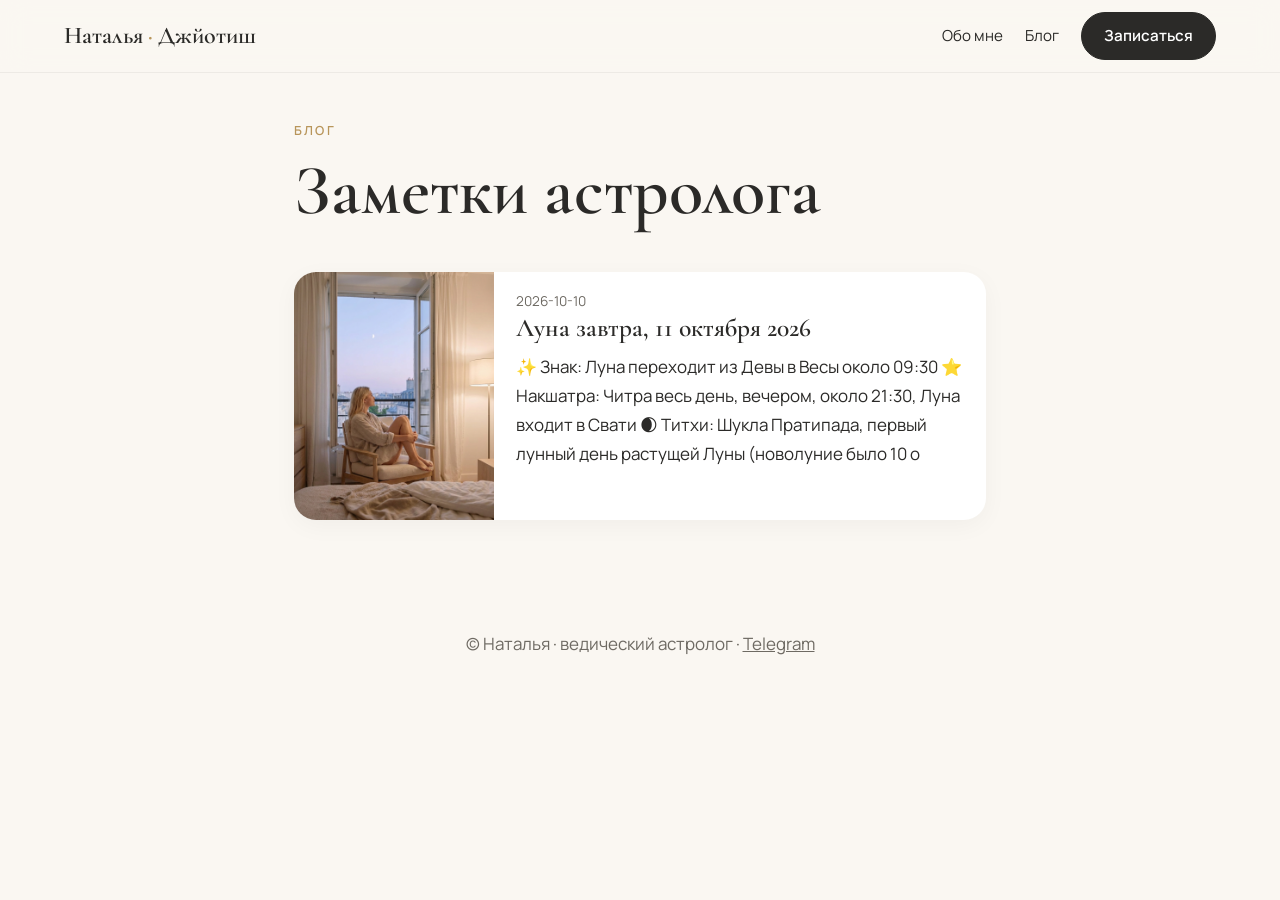
==== blog/index.html @ d984d0ce "blog: Луна завтра, 11 октября 2026" ====
<!doctype html><html lang="ru"><head><meta charset="utf-8"><meta name="viewport" content="width=device-width,initial-scale=1">
<title>Блог — Наталья, ведический астролог</title><meta name="description" content="Лунный календарь, накшатры и советы ведической астрологии от Натальи."><link rel="canonical" href="https://andreyastrolog-gif.github.io/natalia-astro/blog/">
<meta property="og:type" content="website"><meta property="og:title" content="Блог — Наталья, ведический астролог"><meta property="og:description" content="Лунный календарь, накшатры и советы ведической астрологии от Натальи."><meta property="og:url" content="https://andreyastrolog-gif.github.io/natalia-astro/blog/"><meta property="og:image" content="https://andreyastrolog-gif.github.io/natalia-astro/img/og.jpg"><meta name="twitter:card" content="summary_large_image">
<link rel="icon" href="../favicon.svg" type="image/svg+xml"><link rel="icon" href="../favicon-32.png" sizes="32x32"><link rel="apple-touch-icon" href="../apple-touch-icon.png"><link rel="manifest" href="../site.webmanifest"><meta name="theme-color" content="#faf7f2">
<link href="https://fonts.googleapis.com/css2?family=Cormorant+Garamond:wght@500;600&family=Manrope:wght@400;500;600&display=swap" rel="stylesheet"><link rel="stylesheet" href="../css/style.css">
<style>.bw{max-width:820px;margin:0 auto;padding:120px 5vw 80px}.bl{display:grid;gap:28px}.bc{display:grid;grid-template-columns:200px 1fr;gap:22px;background:#fff;border-radius:var(--r);overflow:hidden;text-decoration:none;box-shadow:0 6px 24px #0000000a}.bc img{height:100%;object-fit:cover}.bc div{padding:18px 18px 18px 0}.bm{color:var(--mute);font-size:.85rem}.bp img{border-radius:var(--r);margin:24px 0}.bp .tx{white-space:pre-line}.bp .tx a{color:var(--gold)}@media(max-width:600px){.bc{grid-template-columns:1fr}.bc div{padding:0 18px 18px}}</style></head><body>
<header class="hdr scrolled"><a class="logo" href="../">Наталья<span>·</span>Джйотиш</a><nav class="nav" style="display:flex;gap:22px;align-items:center"><a href="../#about">Обо мне</a><a href="../blog/">Блог</a><a class="btn btn-sm" href="https://t.me/astroyogaN" target="_blank" rel="noopener">Записаться</a></nav></header><main class="bw"><p class="eyebrow">Блог</p><h1>Заметки астролога</h1><div class="bl" style="margin-top:40px"><a class="bc" href="luna-11-oktyabrya-2026/"><img src="img/luna-11-oktyabrya-2026.png" alt="Луна завтра, 11 октября 2026" loading="lazy"><div><p class="bm">2026-10-10</p><h3>Луна завтра, 11 октября 2026</h3><p>✨ Знак: Луна переходит из Девы в Весы около 09:30 ⭐ Накшатра: Читра весь день, вечером, около 21:30, Луна входит в Свати 🌒 Титхи: Шукла Пратипада, первый лунный день растущей Луны (новолуние было 10 о</p></div></a></div></main><footer style="text-align:center;padding:30px;color:var(--mute)">© Наталья · ведический астролог · <a href="https://t.me/astroyogaN">Telegram</a></footer></body></html>
---- css/style.css ----
:root{--bg:#faf7f2;--alt:#f3ede4;--ink:#2b2a28;--mute:#6e6a63;--gold:#b8955a;--gold2:#d9c29a;--r:22px}
*{box-sizing:border-box;margin:0;padding:0}
html{scroll-behavior:smooth;scroll-padding-top:80px}
body{font:400 17px/1.7 Manrope,system-ui,sans-serif;color:var(--ink);background:var(--bg);-webkit-font-smoothing:antialiased}
img{max-width:100%;height:auto;display:block}
a{color:inherit}
h1,h2,h3{font-family:"Cormorant Garamond",serif;font-weight:600;line-height:1.15}
h1{font-size:clamp(2.4rem,5.5vw,4.4rem)}h1 em{color:var(--gold);font-style:italic}
h2{font-size:clamp(2rem,4vw,3rem);margin-bottom:.6em}h3{font-size:1.6rem;margin-bottom:.4em}
.eyebrow{text-transform:uppercase;letter-spacing:.18em;font-size:.78rem;color:var(--gold);font-weight:600;margin-bottom:.8em}
.hdr{position:fixed;inset:0 0 auto;z-index:50;display:flex;align-items:center;justify-content:space-between;padding:18px 5vw;transition:.35s}
.hdr.scrolled,.hdr.open{background:rgba(250,247,242,.88);backdrop-filter:blur(14px);box-shadow:0 1px 0 #0000000d;padding:12px 5vw}
.logo{font-family:"Cormorant Garamond",serif;font-size:1.5rem;font-weight:600;text-decoration:none}.logo span{color:var(--gold);margin:0 .2em}
.nav{display:flex;gap:28px;align-items:center}.nav a{text-decoration:none;font-size:.95rem;position:relative}
.nav a:not(.btn)::after{content:"";position:absolute;left:0;bottom:-4px;height:1px;width:0;background:var(--gold);transition:.3s}.nav a:hover::after{width:100%}
.burger{display:none;background:none;border:0;width:32px;height:24px;position:relative;cursor:pointer}
.burger span{position:absolute;left:0;right:0;height:2px;background:var(--ink);transition:.3s}.burger span:first-child{top:6px}.burger span:last-child{top:16px}
.open .burger span:first-child{top:11px;transform:rotate(45deg)}.open .burger span:last-child{top:11px;transform:rotate(-45deg)}
.btn{display:inline-block;padding:15px 30px;border-radius:999px;background:var(--ink);color:#fff;text-decoration:none;font-weight:600;transition:.3s;border:1px solid var(--ink)}
.btn:hover{background:var(--gold);border-color:var(--gold);transform:translateY(-2px);box-shadow:0 10px 25px #b8955a40}
.btn-ghost{background:transparent;color:var(--ink)}.btn-sm{padding:10px 22px;color:#fff!important}
.hero{position:relative;min-height:100vh;display:flex;align-items:center;padding:120px 5vw 80px;overflow:hidden}
.hero-bg{position:absolute;inset:-10% 0 0;z-index:-1}.hero-bg img{width:100%;height:110%;object-fit:cover;object-position:70% 30%}
.hero::before{content:"";position:absolute;inset:0;z-index:-1;background:linear-gradient(90deg,var(--bg) 25%,#faf7f2cc 45%,#faf7f200 70%)}
.hero-in{max-width:620px}.lead{font-size:1.15rem;color:var(--mute);margin:1.2em 0 2em}.cta{display:flex;gap:14px;flex-wrap:wrap}
.sec{padding:110px 5vw;max-width:1240px;margin:auto}.alt{max-width:none;background:var(--alt)}.alt>*{max-width:1140px;margin-left:auto;margin-right:auto}
.head{text-align:center;max-width:720px;margin:0 auto 60px}.sub{color:var(--mute)}
.about{display:grid;grid-template-columns:1fr 1.2fr;gap:70px;align-items:center}.about p{margin-bottom:1em;color:#45423d}
.about-photo{position:relative}.about-photo img{border-radius:var(--r);aspect-ratio:4/5;object-fit:cover;width:100%}
.about-photo::after{content:"";position:absolute;inset:24px -24px -24px 24px;border:1px solid var(--gold2);border-radius:var(--r);z-index:-1}
.facts{display:flex;gap:16px;list-style:none;margin-top:1.6em;flex-wrap:wrap}.facts li{flex:1;min-width:120px;background:#fff;border-radius:16px;padding:18px;text-align:center}
.facts b{display:block;font-family:"Cormorant Garamond",serif;font-size:1.8rem;color:var(--gold)}.facts span{font-size:.85rem;color:var(--mute)}
.topic{display:grid;grid-template-columns:1.1fr 1fr;gap:60px;align-items:center;margin-bottom:90px}
.topic img{border-radius:var(--r);aspect-ratio:3/2;object-fit:cover;width:100%;transition:transform .8s}.topic:hover img{transform:scale(1.02)}
.topic.rev img{order:2}.topic p{color:#45423d}.link{color:var(--gold);font-weight:600;text-decoration:none;display:inline-block;margin-top:1em}
.grid12{list-style:none;display:grid;grid-template-columns:repeat(4,1fr);gap:20px}
.grid12 li{background:#fff;border-radius:18px;padding:26px;transition:.35s}.grid12 li:hover{transform:translateY(-6px);box-shadow:0 18px 40px #0000000f}
.grid12 b{color:var(--gold);font-size:.8rem;letter-spacing:.12em;text-transform:uppercase}.grid12 h3{font-size:1.35rem;margin:.3em 0}.grid12 p{font-size:.93rem;color:var(--mute)}
.steps{list-style:none;display:grid;grid-template-columns:repeat(4,1fr);gap:28px;counter-reset:s}
.steps li{border-top:1px solid var(--gold2);padding-top:22px}.steps span{font-family:"Cormorant Garamond",serif;font-size:2.6rem;color:var(--gold2)}.steps p{color:var(--mute)}
.faq{max-width:800px;margin:auto}.faq details{background:#fff;border-radius:16px;margin-bottom:12px;padding:20px 26px}
.faq summary{cursor:pointer;font-weight:600;list-style:none;display:flex;justify-content:space-between}.faq summary::after{content:"+";color:var(--gold);font-size:1.4rem;transition:.3s}
.faq details[open] summary::after{transform:rotate(45deg)}.faq details p{margin-top:.8em;color:var(--mute)}
.final{text-align:center}.final p{color:var(--mute);margin-bottom:1.6em}
.ftr{display:flex;justify-content:space-between;flex-wrap:wrap;gap:10px;padding:30px 5vw;border-top:1px solid #0000000f;font-size:.9rem;color:var(--mute)}
.reveal{opacity:0;transform:translateY(40px);transition:opacity 1s cubic-bezier(.2,.7,.2,1),transform 1s cubic-bezier(.2,.7,.2,1)}.reveal.in{opacity:1;transform:none}
.grid12 .reveal:nth-child(4n+2),.steps .reveal:nth-child(2){transition-delay:.1s}.grid12 .reveal:nth-child(4n+3),.steps .reveal:nth-child(3){transition-delay:.2s}.grid12 .reveal:nth-child(4n),.steps .reveal:nth-child(4){transition-delay:.3s}
@media (prefers-reduced-motion:reduce){html{scroll-behavior:auto}.reveal{opacity:1;transform:none;transition:none}}
@media (max-width:980px){.grid12{grid-template-columns:repeat(2,1fr)}.steps{grid-template-columns:repeat(2,1fr)}.about,.topic{grid-template-columns:1fr;gap:36px}.topic.rev img{order:0}}
@media (max-width:760px){.burger{display:block}.nav{position:fixed;top:60px;left:0;right:0;flex-direction:column;background:var(--bg);padding:24px;gap:18px;transform:translateY(-130%);transition:.4s;box-shadow:0 20px 30px #0000000d}
.open .nav{transform:none}.hero{align-items:flex-end;min-height:92vh}.hero::before{background:linear-gradient(0deg,var(--bg) 40%,#faf7f2aa 65%,#faf7f200 90%)}.hero-bg img{object-position:72% 20%}
.sec{padding:80px 6vw}.grid12,.steps{grid-template-columns:1fr}.about-photo::after{inset:14px -10px -14px 14px}}
.hero{isolation:isolate}.hero-bg{z-index:-2}
.hero::before{background:linear-gradient(90deg,var(--bg) 0%,var(--bg) 30%,#faf7f2e6 42%,#faf7f200 62%)}
.hdr{background:rgba(250,247,242,.6);backdrop-filter:blur(10px)}
@media (max-width:760px){.hero{flex-direction:column;align-items:stretch;padding:0;min-height:auto}
.hero-bg{position:relative;inset:auto;height:62vh;overflow:hidden}.hero-bg img{height:115%;object-position:72% 15%}
.hero::before{display:none}.hero-in{padding:36px 6vw 50px;background:var(--bg);margin-top:-60px;border-radius:28px 28px 0 0;position:relative}}
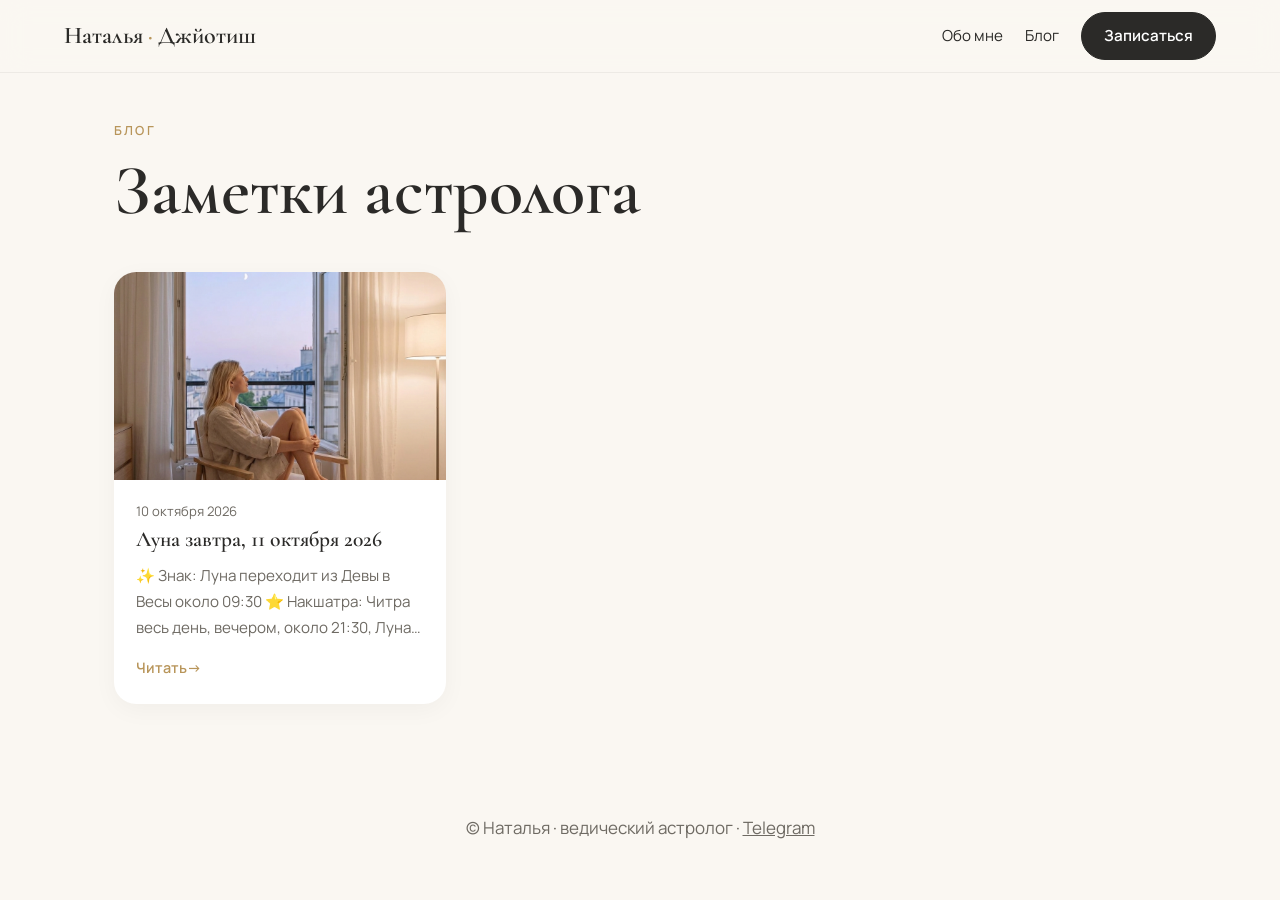
==== commit 6c9b44e6: "blog: WordPress-style card grid, pagination, homepage blog section" ====
--- a/blog/index.html
+++ b/blog/index.html
@@ -3,5 +3,5 @@
 <meta property="og:type" content="website"><meta property="og:title" content="Блог — Наталья, ведический астролог"><meta property="og:description" content="Лунный календарь, накшатры и советы ведической астрологии от Натальи."><meta property="og:url" content="https://andreyastrolog-gif.github.io/natalia-astro/blog/"><meta property="og:image" content="https://andreyastrolog-gif.github.io/natalia-astro/img/og.jpg"><meta name="twitter:card" content="summary_large_image">
 <link rel="icon" href="../favicon.svg" type="image/svg+xml"><link rel="icon" href="../favicon-32.png" sizes="32x32"><link rel="apple-touch-icon" href="../apple-touch-icon.png"><link rel="manifest" href="../site.webmanifest"><meta name="theme-color" content="#faf7f2">
 <link href="https://fonts.googleapis.com/css2?family=Cormorant+Garamond:wght@500;600&family=Manrope:wght@400;500;600&display=swap" rel="stylesheet"><link rel="stylesheet" href="../css/style.css">
-<style>.bw{max-width:820px;margin:0 auto;padding:120px 5vw 80px}.bl{display:grid;gap:28px}.bc{display:grid;grid-template-columns:200px 1fr;gap:22px;background:#fff;border-radius:var(--r);overflow:hidden;text-decoration:none;box-shadow:0 6px 24px #0000000a}.bc img{height:100%;object-fit:cover}.bc div{padding:18px 18px 18px 0}.bm{color:var(--mute);font-size:.85rem}.bp img{border-radius:var(--r);margin:24px 0}.bp .tx{white-space:pre-line}.bp .tx a{color:var(--gold)}@media(max-width:600px){.bc{grid-template-columns:1fr}.bc div{padding:0 18px 18px}}</style></head><body>
-<header class="hdr scrolled"><a class="logo" href="../">Наталья<span>·</span>Джйотиш</a><nav class="nav" style="display:flex;gap:22px;align-items:center"><a href="../#about">Обо мне</a><a href="../blog/">Блог</a><a class="btn btn-sm" href="https://t.me/astroyogaN" target="_blank" rel="noopener">Записаться</a></nav></header><main class="bw"><p class="eyebrow">Блог</p><h1>Заметки астролога</h1><div class="bl" style="margin-top:40px"><a class="bc" href="luna-11-oktyabrya-2026/"><img src="img/luna-11-oktyabrya-2026.png" alt="Луна завтра, 11 октября 2026" loading="lazy"><div><p class="bm">2026-10-10</p><h3>Луна завтра, 11 октября 2026</h3><p>✨ Знак: Луна переходит из Девы в Весы около 09:30 ⭐ Накшатра: Читра весь день, вечером, около 21:30, Луна входит в Свати 🌒 Титхи: Шукла Пратипада, первый лунный день растущей Луны (новолуние было 10 о</p></div></a></div></main><footer style="text-align:center;padding:30px;color:var(--mute)">© Наталья · ведический астролог · <a href="https://t.me/astroyogaN">Telegram</a></footer></body></html>+<style>.bw{max-width:1180px;margin:0 auto;padding:120px 5vw 80px}.bl{display:grid;gap:28px}.bc{display:grid;grid-template-columns:200px 1fr;gap:22px;background:#fff;border-radius:var(--r);overflow:hidden;text-decoration:none;box-shadow:0 6px 24px #0000000a}.bc img{height:100%;object-fit:cover}.bc div{padding:18px 18px 18px 0}.bm{color:var(--mute);font-size:.85rem}.bp{max-width:820px;margin:0 auto}.bp img{border-radius:var(--r);margin:24px 0}.bp .tx{white-space:pre-line}.bp .tx a{color:var(--gold)}@media(max-width:600px){.bc{grid-template-columns:1fr}.bc div{padding:0 18px 18px}}</style></head><body>
+<header class="hdr scrolled"><a class="logo" href="../">Наталья<span>·</span>Джйотиш</a><nav class="nav" style="display:flex;gap:22px;align-items:center"><a href="../#about">Обо мне</a><a href="../blog/">Блог</a><a class="btn btn-sm" href="https://t.me/astroyogaN" target="_blank" rel="noopener">Записаться</a></nav></header><main class="bw"><p class="eyebrow">Блог</p><h1>Заметки астролога</h1><div class="bgrid" style="margin-top:40px"><a class="bcard" href="luna-11-oktyabrya-2026/"><div class="bimg"><img src="img/luna-11-oktyabrya-2026.png" alt="Луна завтра, 11 октября 2026" loading="lazy"></div><div class="bbody"><p class="bm">10 октября 2026</p><h3>Луна завтра, 11 октября 2026</h3><p class="bex">✨ Знак: Луна переходит из Девы в Весы около 09:30 ⭐ Накшатра: Читра весь день, вечером, около 21:30, Луна входит в Свати 🌒 Титхи: Шукла Пратипада, первый лунный день растущей Луны (новолуние было 10 о</p><span class="bmore">Читать</span></div></a></div></main><footer style="text-align:center;padding:30px;color:var(--mute)">© Наталья · ведический астролог · <a href="https://t.me/astroyogaN">Telegram</a></footer></body></html>
--- a/css/style.css
+++ b/css/style.css
@@ -56,3 +56,17 @@
 @media (max-width:760px){.hero{flex-direction:column;align-items:stretch;padding:0;min-height:auto}
 .hero-bg{position:relative;inset:auto;height:62vh;overflow:hidden}.hero-bg img{height:115%;object-position:72% 15%}
 .hero::before{display:none}.hero-in{padding:36px 6vw 50px;background:var(--bg);margin-top:-60px;border-radius:28px 28px 0 0;position:relative}}
+/* blog cards grid */
+.bgrid{display:grid;grid-template-columns:repeat(3,1fr);gap:28px}
+@media(max-width:960px){.bgrid{grid-template-columns:repeat(2,1fr)}}
+@media(max-width:600px){.bgrid{grid-template-columns:1fr}}
+.bcard{display:flex;flex-direction:column;background:#fff;border-radius:var(--r);overflow:hidden;text-decoration:none;color:inherit;box-shadow:0 6px 24px #0000000a;transition:transform .35s,box-shadow .35s}
+.bcard:hover{transform:translateY(-6px);box-shadow:0 18px 40px #b8955a2e}
+.bcard .bimg{aspect-ratio:16/10;overflow:hidden}.bcard .bimg img{width:100%;height:100%;object-fit:cover;transition:transform .6s}
+.bcard:hover .bimg img{transform:scale(1.06)}
+.bcard .bbody{padding:20px 22px 24px;display:flex;flex-direction:column;flex:1}
+.bcard .bm{color:var(--mute);font-size:.82rem;margin:0 0 .4em}.bcard h3{font-size:1.35rem;margin:0 0 .5em}
+.bcard .bex{color:var(--mute);font-size:.95rem;display:-webkit-box;-webkit-line-clamp:3;-webkit-box-orient:vertical;overflow:hidden;margin:0 0 1em}
+.bcard .bmore{margin-top:auto;color:var(--gold);font-weight:600;font-size:.9rem}.bcard .bmore::after{content:" →";display:inline-block;transition:transform .3s}.bcard:hover .bmore::after{transform:translateX(5px)}
+.pager{display:flex;gap:10px;justify-content:center;margin-top:50px;flex-wrap:wrap}.pager a,.pager span{padding:8px 15px;border-radius:999px;border:1px solid var(--gold2);text-decoration:none}.pager span.cur{background:var(--gold);color:#fff;border-color:var(--gold)}
+.bmore-all{text-align:center;margin-top:40px}
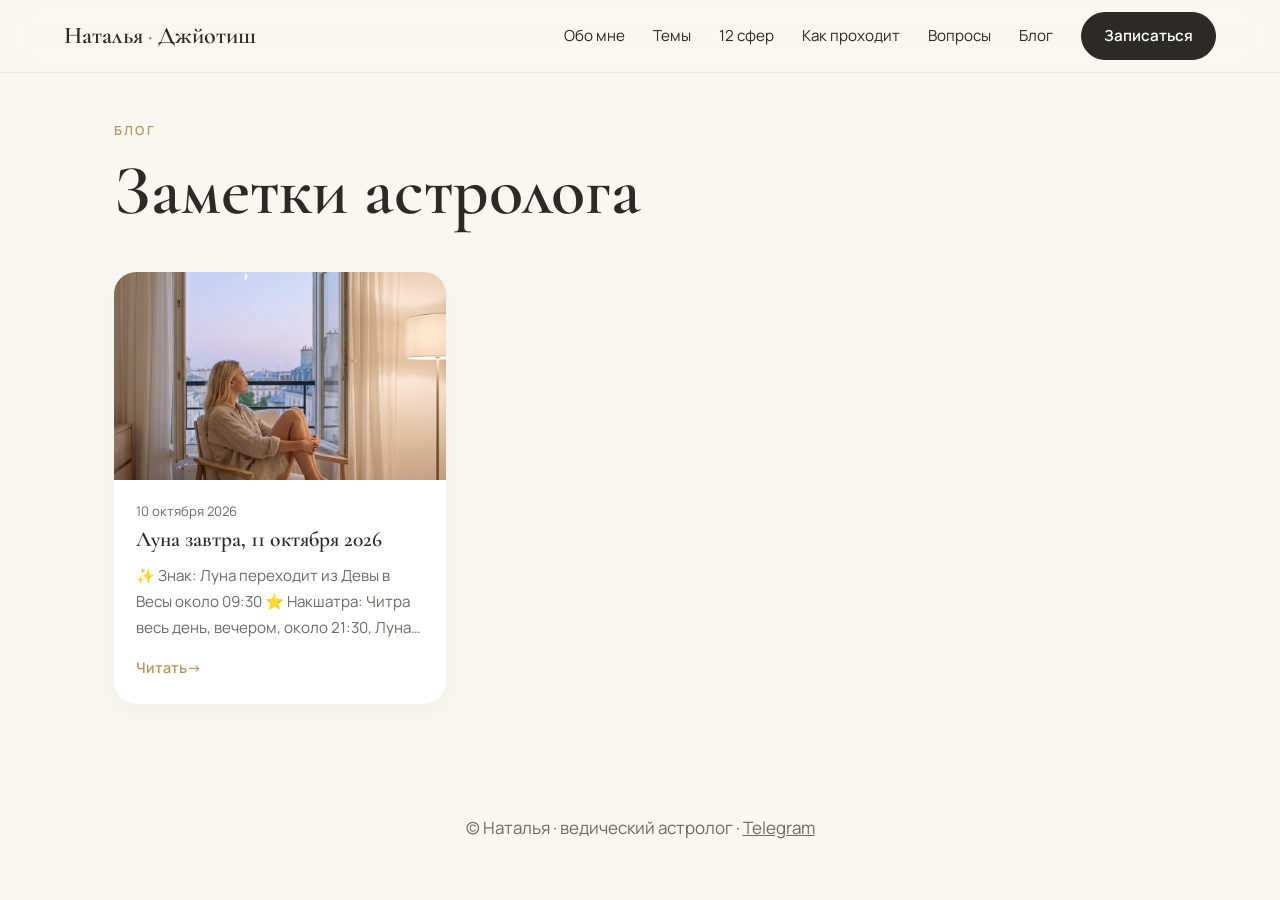
==== commit 72d12997: "blog: mobile burger menu on blog and post pages" ====
--- a/blog/index.html
+++ b/blog/index.html
@@ -4,4 +4,4 @@
 <link rel="icon" href="../favicon.svg" type="image/svg+xml"><link rel="icon" href="../favicon-32.png" sizes="32x32"><link rel="apple-touch-icon" href="../apple-touch-icon.png"><link rel="manifest" href="../site.webmanifest"><meta name="theme-color" content="#faf7f2">
 <link href="https://fonts.googleapis.com/css2?family=Cormorant+Garamond:wght@500;600&family=Manrope:wght@400;500;600&display=swap" rel="stylesheet"><link rel="stylesheet" href="../css/style.css">
 <style>.bw{max-width:1180px;margin:0 auto;padding:120px 5vw 80px}.bl{display:grid;gap:28px}.bc{display:grid;grid-template-columns:200px 1fr;gap:22px;background:#fff;border-radius:var(--r);overflow:hidden;text-decoration:none;box-shadow:0 6px 24px #0000000a}.bc img{height:100%;object-fit:cover}.bc div{padding:18px 18px 18px 0}.bm{color:var(--mute);font-size:.85rem}.bp{max-width:820px;margin:0 auto}.bp img{border-radius:var(--r);margin:24px 0}.bp .tx{white-space:pre-line}.bp .tx a{color:var(--gold)}@media(max-width:600px){.bc{grid-template-columns:1fr}.bc div{padding:0 18px 18px}}</style></head><body>
-<header class="hdr scrolled"><a class="logo" href="../">Наталья<span>·</span>Джйотиш</a><nav class="nav" style="display:flex;gap:22px;align-items:center"><a href="../#about">Обо мне</a><a href="../blog/">Блог</a><a class="btn btn-sm" href="https://t.me/astroyogaN" target="_blank" rel="noopener">Записаться</a></nav></header><main class="bw"><p class="eyebrow">Блог</p><h1>Заметки астролога</h1><div class="bgrid" style="margin-top:40px"><a class="bcard" href="luna-11-oktyabrya-2026/"><div class="bimg"><img src="img/luna-11-oktyabrya-2026.png" alt="Луна завтра, 11 октября 2026" loading="lazy"></div><div class="bbody"><p class="bm">10 октября 2026</p><h3>Луна завтра, 11 октября 2026</h3><p class="bex">✨ Знак: Луна переходит из Девы в Весы около 09:30 ⭐ Накшатра: Читра весь день, вечером, около 21:30, Луна входит в Свати 🌒 Титхи: Шукла Пратипада, первый лунный день растущей Луны (новолуние было 10 о</p><span class="bmore">Читать</span></div></a></div></main><footer style="text-align:center;padding:30px;color:var(--mute)">© Наталья · ведический астролог · <a href="https://t.me/astroyogaN">Telegram</a></footer></body></html>+<header class="hdr scrolled"><a class="logo" href="../">Наталья<span>·</span>Джйотиш</a><button class="burger" aria-label="Меню" aria-expanded="false"><span></span><span></span></button><nav class="nav" aria-label="Основное меню"><a href="../#about">Обо мне</a><a href="../#topics">Темы</a><a href="../#spheres">12 сфер</a><a href="../#how">Как проходит</a><a href="../#faq">Вопросы</a><a href="../blog/">Блог</a><a class="btn btn-sm" href="https://t.me/astroyogaN" target="_blank" rel="noopener">Записаться</a></nav></header><script>(function(){var h=document.querySelector('.hdr'),b=h.querySelector('.burger');b.addEventListener('click',function(){b.setAttribute('aria-expanded',h.classList.toggle('open'))});h.querySelectorAll('.nav a').forEach(function(a){a.addEventListener('click',function(){h.classList.remove('open')})})})()</script><main class="bw"><p class="eyebrow">Блог</p><h1>Заметки астролога</h1><div class="bgrid" style="margin-top:40px"><a class="bcard" href="luna-11-oktyabrya-2026/"><div class="bimg"><img src="img/luna-11-oktyabrya-2026.png" alt="Луна завтра, 11 октября 2026" loading="lazy"></div><div class="bbody"><p class="bm">10 октября 2026</p><h3>Луна завтра, 11 октября 2026</h3><p class="bex">✨ Знак: Луна переходит из Девы в Весы около 09:30 ⭐ Накшатра: Читра весь день, вечером, около 21:30, Луна входит в Свати 🌒 Титхи: Шукла Пратипада, первый лунный день растущей Луны (новолуние было 10 о</p><span class="bmore">Читать</span></div></a></div></main><footer style="text-align:center;padding:30px;color:var(--mute)">© Наталья · ведический астролог · <a href="https://t.me/astroyogaN">Telegram</a></footer></body></html>
